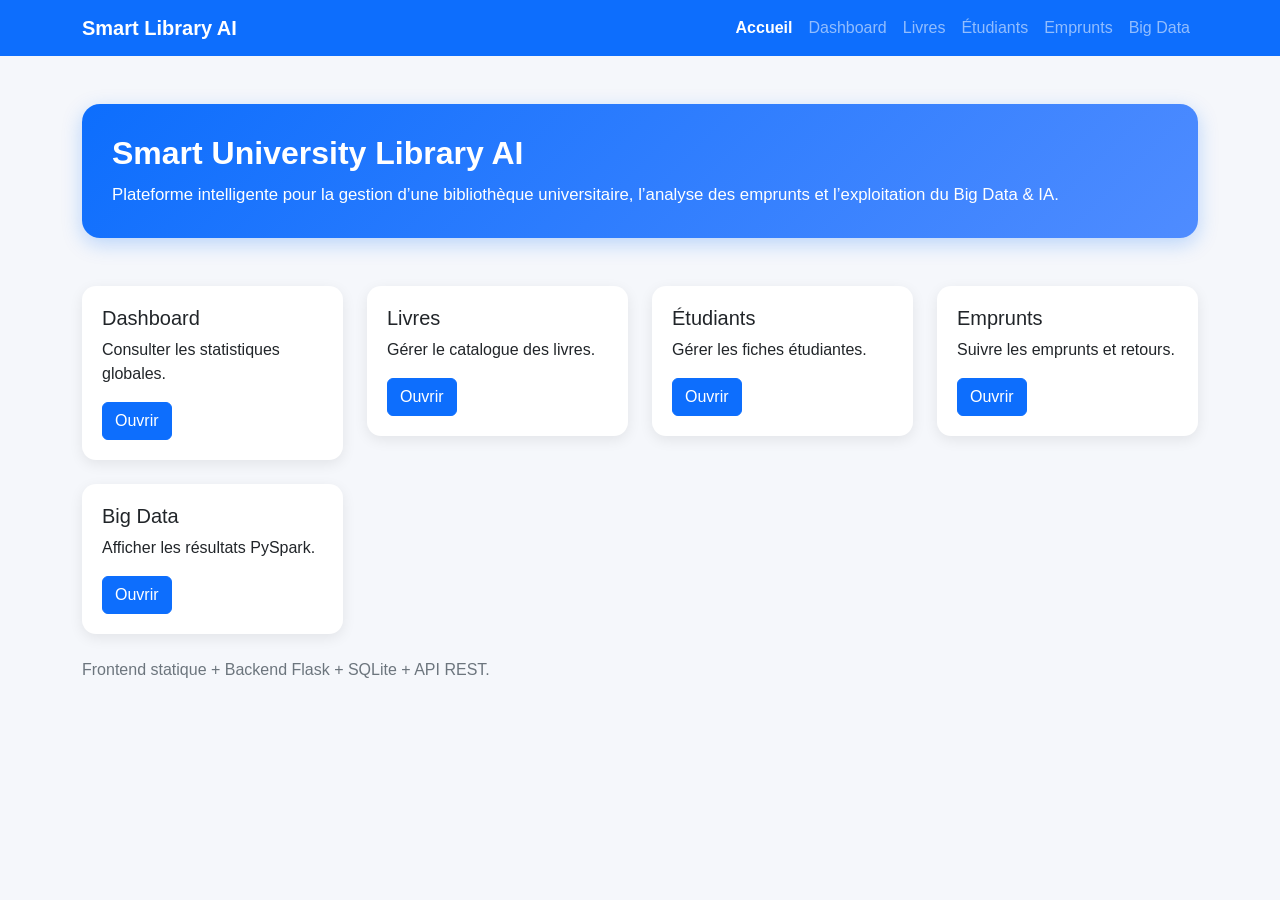
==== frontend/index.html @ 2d69aab6 "Ajout et validation du pipeline Big Data PySpark" ====
<!DOCTYPE html>
<html lang="fr">
<head>
    <meta charset="UTF-8">
    <meta name="viewport" content="width=device-width, initial-scale=1.0">
    <title>Smart University Library AI</title>
    <link href="https://cdn.jsdelivr.net/npm/bootstrap@5.3.3/dist/css/bootstrap.min.css" rel="stylesheet">
    <link rel="stylesheet" href="css/style.css">
</head>
<body>
<nav class="navbar navbar-expand-lg navbar-dark bg-primary">
    <div class="container">
        <a class="navbar-brand" href="index.html">Smart Library AI</a>
        <div class="navbar-nav ms-auto">
            <a class="nav-link active" href="index.html">Accueil</a>
            <a class="nav-link " href="dashboard.html">Dashboard</a>
            <a class="nav-link " href="books.html">Livres</a>
            <a class="nav-link " href="students.html">Étudiants</a>
            <a class="nav-link " href="loans.html">Emprunts</a>
            <a class="nav-link " href="bigdata.html">Big Data</a>
        </div>
    </div>
</nav>

<div class="container py-5">
    <div class="hero-box">
        <h1>Smart University Library AI</h1>
        <p>Plateforme intelligente pour la gestion d’une bibliothèque universitaire, l’analyse des emprunts et l’exploitation du Big Data & IA.</p>
    </div>
    <div class="row mt-4 g-4">
        <div class="col-md-6 col-lg-3"><div class="card card-stat"><div class="card-body"><h5>Dashboard</h5><p>Consulter les statistiques globales.</p><a href="dashboard.html" class="btn btn-primary">Ouvrir</a></div></div></div>
        <div class="col-md-6 col-lg-3"><div class="card card-stat"><div class="card-body"><h5>Livres</h5><p>Gérer le catalogue des livres.</p><a href="books.html" class="btn btn-primary">Ouvrir</a></div></div></div>
        <div class="col-md-6 col-lg-3"><div class="card card-stat"><div class="card-body"><h5>Étudiants</h5><p>Gérer les fiches étudiantes.</p><a href="students.html" class="btn btn-primary">Ouvrir</a></div></div></div>
        <div class="col-md-6 col-lg-3"><div class="card card-stat"><div class="card-body"><h5>Emprunts</h5><p>Suivre les emprunts et retours.</p><a href="loans.html" class="btn btn-primary">Ouvrir</a></div></div></div>
        <div class="col-md-6 col-lg-3"><div class="card card-stat"><div class="card-body"><h5>Big Data</h5><p>Afficher les résultats PySpark.</p><a href="bigdata.html" class="btn btn-primary">Ouvrir</a></div></div></div>
    </div>
    <div class="mt-4 small-muted">Frontend statique + Backend Flask + SQLite + API REST.</div>
</div>

    <script src="js/api.js"></script>
</body>
</html>
---- frontend/css/style.css ----
body{background:#f5f7fb;font-family:Arial,sans-serif;margin:0;padding:0;color:#212529}.navbar-brand{font-weight:bold}.page-title{font-size:1.8rem;font-weight:700;margin-bottom:20px}.card-stat,.table-container,.form-card{background:white;border:none;border-radius:14px;box-shadow:0 4px 14px rgba(0,0,0,.08)}.card-stat .card-body,.table-container,.form-card{padding:20px}.stat-value{font-size:2rem;font-weight:bold;color:#0d6efd}.hero-box{background:linear-gradient(135deg,#0d6efd,#4f8cff);color:white;border-radius:18px;padding:30px;box-shadow:0 6px 20px rgba(13,110,253,.25)}.hero-box h1{font-size:2rem;font-weight:700;margin-bottom:10px}.hero-box p{margin:0;font-size:1.05rem}.small-muted,.loading-text,.footer-note{color:#6c757d}.loading-text{font-style:italic}.badge-status{padding:6px 10px;border-radius:20px;font-size:.85rem;display:inline-block;font-weight:600}.badge-borrowed{background:#cff4fc;color:#055160}.badge-returned{background:#d1e7dd;color:#0f5132}.badge-late{background:#f8d7da;color:#842029}.table th,.table td{vertical-align:middle}.nav-link.active{font-weight:bold}.btn-sm{padding:4px 10px}code{color:#d63384}
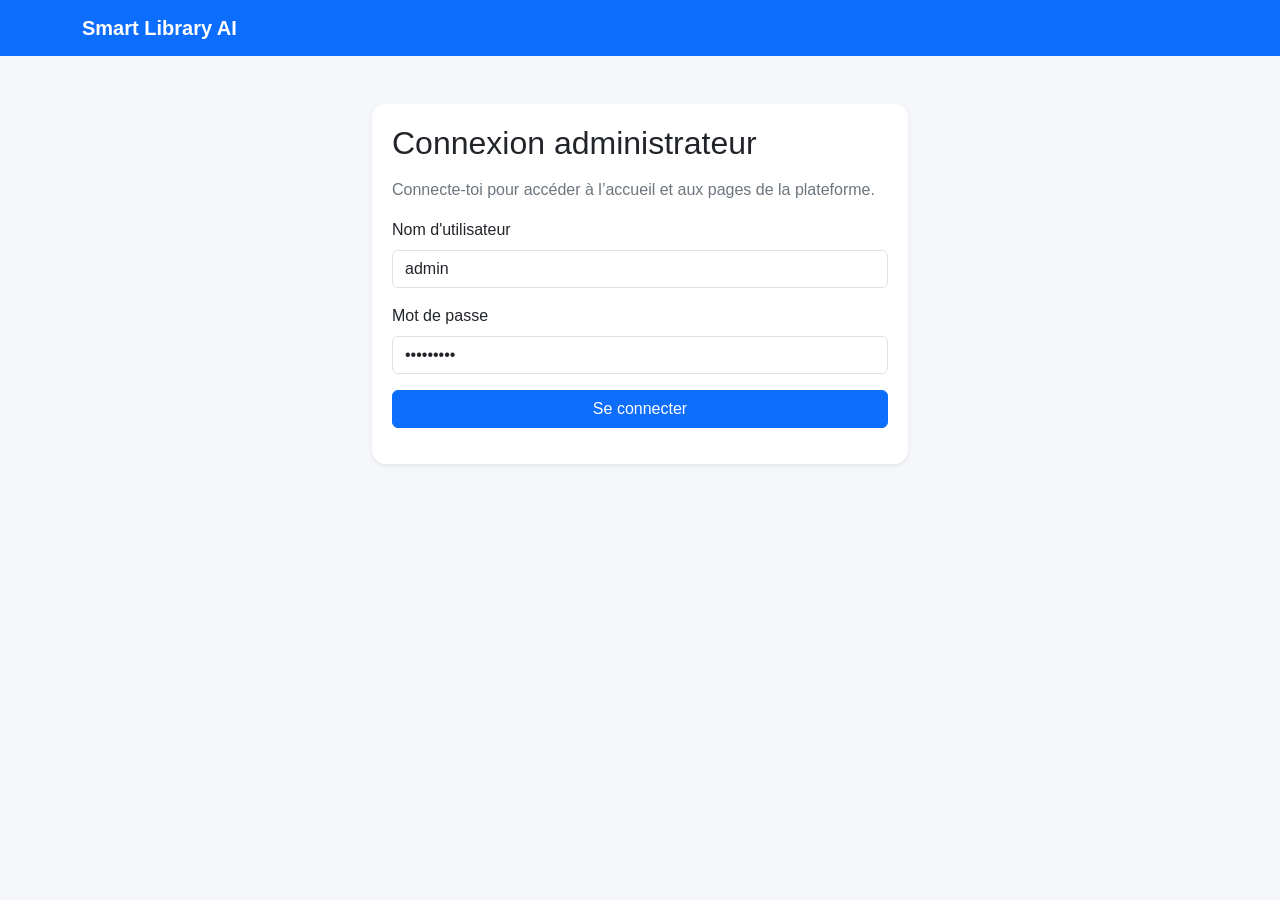
==== commit 7373b9e7: "Version finale Codespaces avant migration locale" ====
--- a/frontend/index.html
+++ b/frontend/index.html
@@ -3,7 +3,7 @@
 <head>
     <meta charset="UTF-8">
     <meta name="viewport" content="width=device-width, initial-scale=1.0">
-    <title>Smart University Library AI</title>
+    <title>Accueil - Smart University Library AI</title>
     <link href="https://cdn.jsdelivr.net/npm/bootstrap@5.3.3/dist/css/bootstrap.min.css" rel="stylesheet">
     <link rel="stylesheet" href="css/style.css">
 </head>
@@ -13,30 +13,34 @@
         <a class="navbar-brand" href="index.html">Smart Library AI</a>
         <div class="navbar-nav ms-auto">
             <a class="nav-link active" href="index.html">Accueil</a>
-            <a class="nav-link " href="dashboard.html">Dashboard</a>
-            <a class="nav-link " href="books.html">Livres</a>
-            <a class="nav-link " href="students.html">Étudiants</a>
-            <a class="nav-link " href="loans.html">Emprunts</a>
-            <a class="nav-link " href="bigdata.html">Big Data</a>
+            <a class="nav-link" href="admin_panel.html">Admin</a>
+            <a class="nav-link" href="librarian_dashboard.html">Bibliothécaire</a>
+            <a class="nav-link" href="dashboard.html">Dashboard</a>
+            <a class="nav-link" href="books.html">Livres</a>
+            <a class="nav-link" href="students.html">Étudiants</a>
+            <a class="nav-link" href="loans.html">Emprunts</a>
+            <a class="nav-link" href="bigdata.html">Big Data</a>
+            <a class="nav-link" href="ml_hybrid.html">IA Hybride</a>
+            <a class="nav-link" href="recommendations.html">Recommandations</a>
+            <a class="nav-link" href="visualizations.html">Visualisations</a>
+            <a class="nav-link" href="catalog_relational.html">Catalogue Kaggle</a>
+            <button class="btn btn-sm btn-outline-light ms-2" onclick="logoutUser()">Déconnexion</button>
         </div>
     </div>
 </nav>
-
 <div class="container py-5">
-    <div class="hero-box">
-        <h1>Smart University Library AI</h1>
-        <p>Plateforme intelligente pour la gestion d’une bibliothèque universitaire, l’analyse des emprunts et l’exploitation du Big Data & IA.</p>
+    <div class="hero-box"><h1>Smart University Library AI</h1><p>Plateforme relationnelle Big Data & IA pour bibliothèque universitaire.</p></div>
+    <div class="row mt-4 g-4">
+        <div class="col-md-6 col-lg-4"><div class="card card-stat h-100"><div class="card-body"><h5>Admin</h5><p>Gérer les comptes et les rôles.</p><a href="admin_panel.html" class="btn btn-primary">Ouvrir</a></div></div></div>
+        <div class="col-md-6 col-lg-4"><div class="card card-stat h-100"><div class="card-body"><h5>Bibliothécaire</h5><p>Suivre les indicateurs métier et les alertes.</p><a href="librarian_dashboard.html" class="btn btn-primary">Ouvrir</a></div></div></div>
+        <div class="col-md-6 col-lg-4"><div class="card card-stat h-100"><div class="card-body"><h5>Dashboard</h5><p>Consulter la synthèse relationnelle.</p><a href="dashboard.html" class="btn btn-primary">Ouvrir</a></div></div></div>
+        <div class="col-md-6 col-lg-4"><div class="card card-stat h-100"><div class="card-body"><h5>Livres</h5><p>Explorer le catalogue Kaggle relationnel.</p><a href="books.html" class="btn btn-primary">Ouvrir</a></div></div></div>
+        <div class="col-md-6 col-lg-4"><div class="card card-stat h-100"><div class="card-body"><h5>Étudiants</h5><p>Voir les étudiants et leurs emprunts.</p><a href="students.html" class="btn btn-primary">Ouvrir</a></div></div></div>
+        <div class="col-md-6 col-lg-4"><div class="card card-stat h-100"><div class="card-body"><h5>IA Hybride</h5><p>Prédire la demande locale des livres.</p><a href="ml_hybrid.html" class="btn btn-primary">Ouvrir</a></div></div></div>
     </div>
-    <div class="row mt-4 g-4">
-        <div class="col-md-6 col-lg-3"><div class="card card-stat"><div class="card-body"><h5>Dashboard</h5><p>Consulter les statistiques globales.</p><a href="dashboard.html" class="btn btn-primary">Ouvrir</a></div></div></div>
-        <div class="col-md-6 col-lg-3"><div class="card card-stat"><div class="card-body"><h5>Livres</h5><p>Gérer le catalogue des livres.</p><a href="books.html" class="btn btn-primary">Ouvrir</a></div></div></div>
-        <div class="col-md-6 col-lg-3"><div class="card card-stat"><div class="card-body"><h5>Étudiants</h5><p>Gérer les fiches étudiantes.</p><a href="students.html" class="btn btn-primary">Ouvrir</a></div></div></div>
-        <div class="col-md-6 col-lg-3"><div class="card card-stat"><div class="card-body"><h5>Emprunts</h5><p>Suivre les emprunts et retours.</p><a href="loans.html" class="btn btn-primary">Ouvrir</a></div></div></div>
-        <div class="col-md-6 col-lg-3"><div class="card card-stat"><div class="card-body"><h5>Big Data</h5><p>Afficher les résultats PySpark.</p><a href="bigdata.html" class="btn btn-primary">Ouvrir</a></div></div></div>
-    </div>
-    <div class="mt-4 small-muted">Frontend statique + Backend Flask + SQLite + API REST.</div>
 </div>
-
-    <script src="js/api.js"></script>
+<script src="js/api.js"></script>
+<script src="js/auth.js"></script>
+<script src="js/protect_admin.js"></script>
 </body>
 </html>
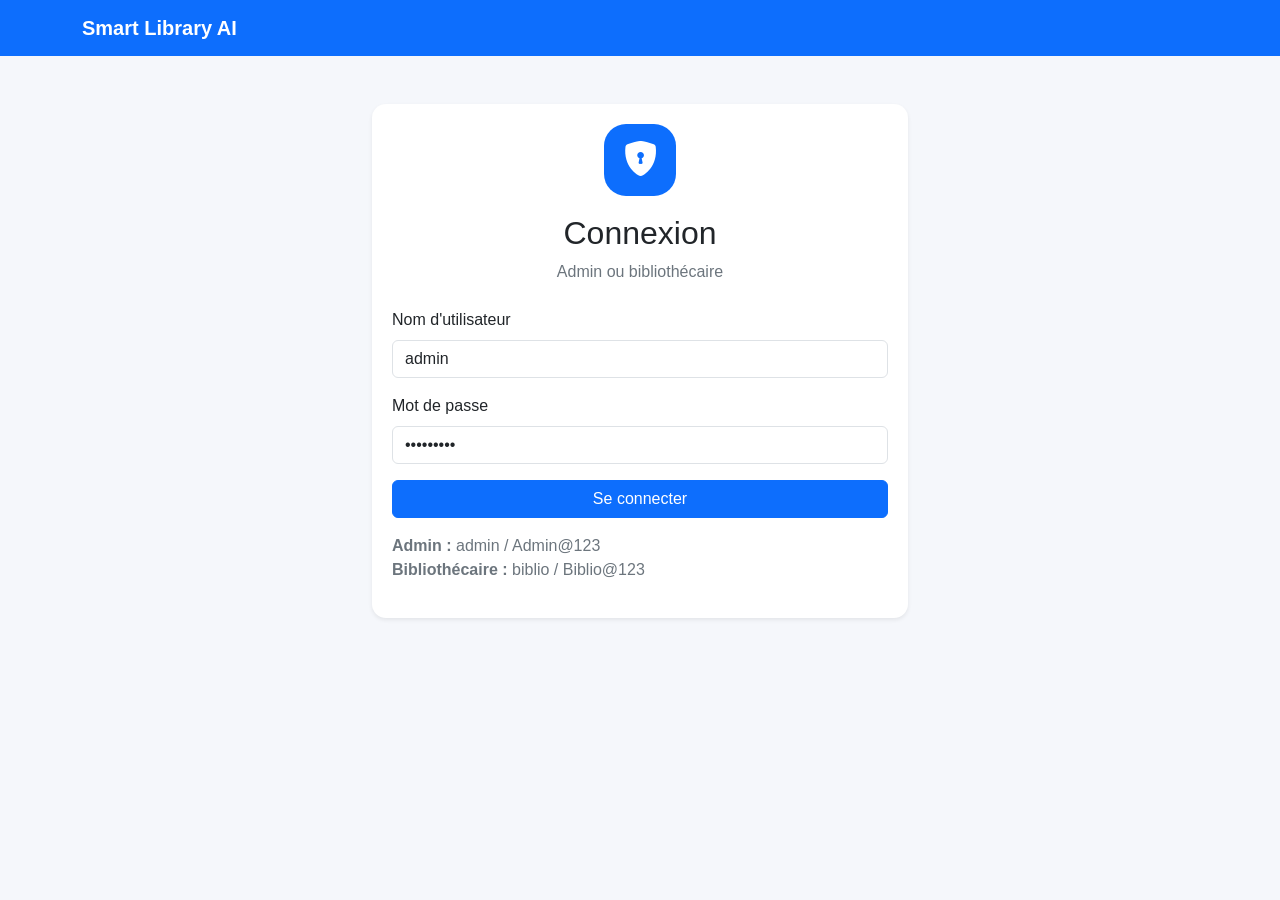
==== commit 23894f82: "Correction navbar dynamique et accès par rôle" ====
--- a/frontend/index.html
+++ b/frontend/index.html
@@ -5,42 +5,92 @@
     <meta name="viewport" content="width=device-width, initial-scale=1.0">
     <title>Accueil - Smart University Library AI</title>
     <link href="https://cdn.jsdelivr.net/npm/bootstrap@5.3.3/dist/css/bootstrap.min.css" rel="stylesheet">
+    <link href="https://cdn.jsdelivr.net/npm/bootstrap-icons@1.11.3/font/bootstrap-icons.css" rel="stylesheet">
     <link rel="stylesheet" href="css/style.css">
+    <link rel="stylesheet" href="css/home_icons.css">
+    <link rel="stylesheet" href="css/navbar_dynamic.css">
 </head>
 <body>
-<nav class="navbar navbar-expand-lg navbar-dark bg-primary">
-    <div class="container">
-        <a class="navbar-brand" href="index.html">Smart Library AI</a>
-        <div class="navbar-nav ms-auto">
-            <a class="nav-link active" href="index.html">Accueil</a>
-            <a class="nav-link" href="admin_panel.html">Admin</a>
-            <a class="nav-link" href="librarian_dashboard.html">Bibliothécaire</a>
-            <a class="nav-link" href="dashboard.html">Dashboard</a>
-            <a class="nav-link" href="books.html">Livres</a>
-            <a class="nav-link" href="students.html">Étudiants</a>
-            <a class="nav-link" href="loans.html">Emprunts</a>
-            <a class="nav-link" href="bigdata.html">Big Data</a>
-            <a class="nav-link" href="ml_hybrid.html">IA Hybride</a>
-            <a class="nav-link" href="recommendations.html">Recommandations</a>
-            <a class="nav-link" href="visualizations.html">Visualisations</a>
-            <a class="nav-link" href="catalog_relational.html">Catalogue Kaggle</a>
-            <button class="btn btn-sm btn-outline-light ms-2" onclick="logoutUser()">Déconnexion</button>
+<div id="dynamicNavbarHost"></div>
+
+<div class="container py-5">
+    <div class="hero-box">
+        <h1>Smart University Library AI</h1>
+        <p>Plateforme relationnelle Analyses & IA pour bibliothèque universitaire.</p>
+    </div>
+
+    <div class="row mt-4 g-4">
+        <div class="col-md-6 col-lg-4">
+            <div class="card card-stat action-card h-100">
+                <div class="card-body">
+                    <div class="card-icon bg-danger"><i class="bi bi-person-gear"></i></div>
+                    <h5>Admin</h5>
+                    <p>Gérer les comptes, les rôles et l’espace administrateur.</p>
+                    <a href="admin_panel.html" class="btn btn-primary">Ouvrir</a>
+                </div>
+            </div>
+        </div>
+
+        <div class="col-md-6 col-lg-4">
+            <div class="card card-stat action-card h-100">
+                <div class="card-body">
+                    <div class="card-icon bg-success"><i class="bi bi-speedometer2"></i></div>
+                    <h5>Bibliothécaire</h5>
+                    <p>Suivre les indicateurs métier, les retards et les alertes stock.</p>
+                    <a href="librarian_dashboard.html" class="btn btn-primary">Ouvrir</a>
+                </div>
+            </div>
+        </div>
+
+        <div class="col-md-6 col-lg-4">
+            <div class="card card-stat action-card h-100">
+                <div class="card-body">
+                    <div class="card-icon bg-primary"><i class="bi bi-bar-chart-line-fill"></i></div>
+                    <h5>Dashboard</h5>
+                    <p>Consulter la synthèse relationnelle de la plateforme.</p>
+                    <a href="dashboard.html" class="btn btn-primary">Ouvrir</a>
+                </div>
+            </div>
+        </div>
+
+        <div class="col-md-6 col-lg-4">
+            <div class="card card-stat action-card h-100">
+                <div class="card-body">
+                    <div class="card-icon bg-info"><i class="bi bi-book-fill"></i></div>
+                    <h5>Livres</h5>
+                    <p>Explorer le catalogue complet et le stock local.</p>
+                    <a href="books.html" class="btn btn-primary">Ouvrir</a>
+                </div>
+            </div>
+        </div>
+
+        <div class="col-md-6 col-lg-4">
+            <div class="card card-stat action-card h-100">
+                <div class="card-body">
+                    <div class="card-icon bg-warning"><i class="bi bi-people-fill"></i></div>
+                    <h5>Étudiants</h5>
+                    <p>Afficher les étudiants relationnels locaux et leurs emprunts.</p>
+                    <a href="students.html" class="btn btn-primary">Ouvrir</a>
+                </div>
+            </div>
+        </div>
+
+        <div class="col-md-6 col-lg-4">
+            <div class="card card-stat action-card h-100">
+                <div class="card-body">
+                    <div class="card-icon bg-dark"><i class="bi bi-cpu-fill"></i></div>
+                    <h5>Prévisions</h5>
+                    <p>Prédire la demande locale d’un livre avec le modèle hybride.</p>
+                    <a href="ml_hybrid.html" class="btn btn-primary">Ouvrir</a>
+                </div>
+            </div>
         </div>
     </div>
-</nav>
-<div class="container py-5">
-    <div class="hero-box"><h1>Smart University Library AI</h1><p>Plateforme relationnelle Big Data & IA pour bibliothèque universitaire.</p></div>
-    <div class="row mt-4 g-4">
-        <div class="col-md-6 col-lg-4"><div class="card card-stat h-100"><div class="card-body"><h5>Admin</h5><p>Gérer les comptes et les rôles.</p><a href="admin_panel.html" class="btn btn-primary">Ouvrir</a></div></div></div>
-        <div class="col-md-6 col-lg-4"><div class="card card-stat h-100"><div class="card-body"><h5>Bibliothécaire</h5><p>Suivre les indicateurs métier et les alertes.</p><a href="librarian_dashboard.html" class="btn btn-primary">Ouvrir</a></div></div></div>
-        <div class="col-md-6 col-lg-4"><div class="card card-stat h-100"><div class="card-body"><h5>Dashboard</h5><p>Consulter la synthèse relationnelle.</p><a href="dashboard.html" class="btn btn-primary">Ouvrir</a></div></div></div>
-        <div class="col-md-6 col-lg-4"><div class="card card-stat h-100"><div class="card-body"><h5>Livres</h5><p>Explorer le catalogue Kaggle relationnel.</p><a href="books.html" class="btn btn-primary">Ouvrir</a></div></div></div>
-        <div class="col-md-6 col-lg-4"><div class="card card-stat h-100"><div class="card-body"><h5>Étudiants</h5><p>Voir les étudiants et leurs emprunts.</p><a href="students.html" class="btn btn-primary">Ouvrir</a></div></div></div>
-        <div class="col-md-6 col-lg-4"><div class="card card-stat h-100"><div class="card-body"><h5>IA Hybride</h5><p>Prédire la demande locale des livres.</p><a href="ml_hybrid.html" class="btn btn-primary">Ouvrir</a></div></div></div>
-    </div>
 </div>
+
 <script src="js/api.js"></script>
 <script src="js/auth.js"></script>
-<script src="js/protect_admin.js"></script>
+<script src="js/protect_app_user.js"></script>
+    <script src="js/nav_role.js"></script>
 </body>
 </html>
--- a/frontend/css/home_icons.css
+++ b/frontend/css/home_icons.css
@@ -0,0 +1,36 @@
+.action-card {
+    border: 0;
+    border-radius: 18px;
+    box-shadow: 0 10px 25px rgba(0, 0, 0, 0.08);
+    transition: transform 0.18s ease, box-shadow 0.18s ease;
+}
+
+.action-card:hover {
+    transform: translateY(-4px);
+    box-shadow: 0 16px 34px rgba(0, 0, 0, 0.12);
+}
+
+.card-icon {
+    width: 56px;
+    height: 56px;
+    border-radius: 16px;
+    color: white;
+    display: flex;
+    align-items: center;
+    justify-content: center;
+    font-size: 1.7rem;
+    margin-bottom: 18px;
+}
+
+.login-icon {
+    width: 72px;
+    height: 72px;
+    border-radius: 22px;
+    background: #0d6efd;
+    color: white;
+    display: flex;
+    align-items: center;
+    justify-content: center;
+    font-size: 2.2rem;
+    margin: 0 auto 18px auto;
+}
--- a/frontend/css/navbar_dynamic.css
+++ b/frontend/css/navbar_dynamic.css
@@ -0,0 +1,7 @@
+#dynamicNavbarHost .navbar-brand {
+    font-weight: 700;
+}
+
+#dynamicNavbarHost .nav-link.active {
+    font-weight: 600;
+}
